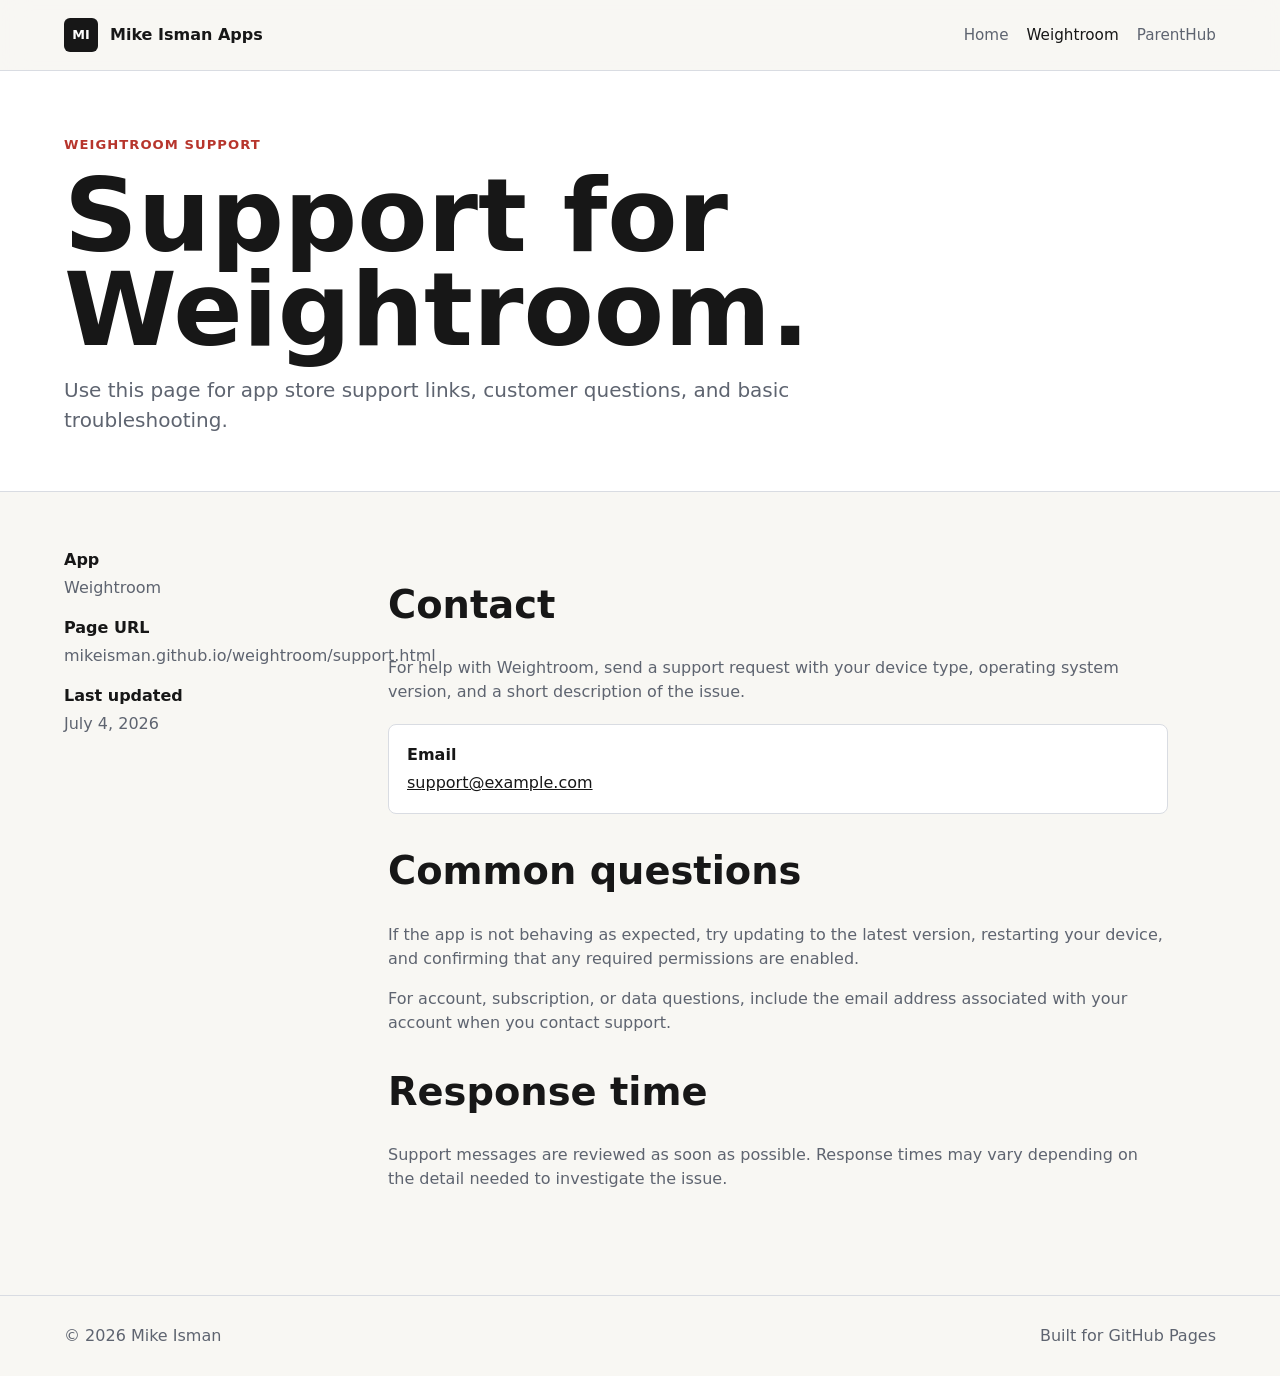
==== weightroom/support.html @ 7691a36d "Initial commit" ====
<!doctype html>
<html lang="en">
  <head>
    <meta charset="utf-8">
    <meta name="viewport" content="width=device-width, initial-scale=1">
    <meta name="description" content="Support page for the Weightroom app.">
    <title>Weightroom Support</title>
    <link rel="stylesheet" href="/assets/site.css">
  </head>
  <body>
    <header class="site-header">
      <a class="brand" href="../index.html" aria-label="Mike Isman apps home">
        <span class="brand-mark">MI</span>
        <span>Mike Isman Apps</span>
      </a>
      <nav class="nav" aria-label="Primary navigation">
        <a href="../index.html">Home</a>
        <a href="support.html" aria-current="page">Weightroom</a>
        <a href="../parenthub/privacy.html">ParentHub</a>
      </nav>
    </header>

    <main>
      <section class="page-hero">
        <p class="eyebrow">Weightroom Support</p>
        <h1>Support for Weightroom.</h1>
        <p class="lead">Use this page for app store support links, customer questions, and basic troubleshooting.</p>
      </section>

      <section class="page-content">
        <aside class="page-aside" aria-label="Support details">
          <dl>
            <div>
              <dt>App</dt>
              <dd>Weightroom</dd>
            </div>
            <div>
              <dt>Page URL</dt>
              <dd>mikeisman.github.io/weightroom/support.html</dd>
            </div>
            <div>
              <dt>Last updated</dt>
              <dd>July 4, 2026</dd>
            </div>
          </dl>
        </aside>

        <article class="prose">
          <h2>Contact</h2>
          <p>
            For help with Weightroom, send a support request with your device type, operating system version, and a short description of the issue.
          </p>
          <div class="contact-list">
            <div class="contact-row">
              <b>Email</b>
              <a href="mailto:support@example.com">support@example.com</a>
            </div>
          </div>

          <h2>Common questions</h2>
          <p>
            If the app is not behaving as expected, try updating to the latest version, restarting your device, and confirming that any required permissions are enabled.
          </p>
          <p>
            For account, subscription, or data questions, include the email address associated with your account when you contact support.
          </p>

          <h2>Response time</h2>
          <p>
            Support messages are reviewed as soon as possible. Response times may vary depending on the detail needed to investigate the issue.
          </p>
        </article>
      </section>
    </main>

    <footer class="site-footer">
      <span>&copy; <span data-current-year></span> Mike Isman</span>
      <span>Built for GitHub Pages</span>
    </footer>
    <script src="/assets/site.js"></script>
  </body>
</html>
---- assets/site.css ----
:root {
  color-scheme: light;
  --ink: #171717;
  --muted: #5e6470;
  --line: #d9dce2;
  --paper: #f8f7f3;
  --surface: #ffffff;
  --accent: #b7352c;
  --accent-2: #1b6b6f;
  --accent-3: #d6a03d;
  --shadow: 0 18px 48px rgba(23, 23, 23, 0.12);
  font-family: Inter, ui-sans-serif, system-ui, -apple-system, BlinkMacSystemFont, "Segoe UI", sans-serif;
}

* {
  box-sizing: border-box;
}

body {
  margin: 0;
  background: var(--paper);
  color: var(--ink);
  line-height: 1.5;
}

img {
  display: block;
  max-width: 100%;
}

a {
  color: inherit;
}

.site-header {
  position: sticky;
  top: 0;
  z-index: 10;
  display: flex;
  align-items: center;
  justify-content: space-between;
  gap: 24px;
  padding: 18px clamp(20px, 5vw, 64px);
  background: rgba(248, 247, 243, 0.9);
  border-bottom: 1px solid var(--line);
  backdrop-filter: blur(14px);
}

.brand {
  display: inline-flex;
  align-items: center;
  gap: 12px;
  font-weight: 800;
  text-decoration: none;
}

.brand-mark {
  display: grid;
  width: 34px;
  height: 34px;
  place-items: center;
  background: var(--ink);
  color: var(--surface);
  font-size: 0.8rem;
  border-radius: 6px;
}

.nav {
  display: flex;
  align-items: center;
  gap: 18px;
  color: var(--muted);
  font-size: 0.95rem;
}

.nav a {
  text-decoration: none;
}

.nav a[aria-current="page"],
.nav a:hover {
  color: var(--ink);
}

.hero {
  display: grid;
  grid-template-columns: minmax(0, 1.05fr) minmax(320px, 0.95fr);
  min-height: min(760px, calc(100vh - 74px));
  gap: clamp(28px, 5vw, 72px);
  align-items: center;
  padding: clamp(48px, 8vw, 96px) clamp(20px, 5vw, 64px) 56px;
}

.eyebrow {
  margin: 0 0 14px;
  color: var(--accent);
  font-size: 0.82rem;
  font-weight: 800;
  letter-spacing: 0.08em;
  text-transform: uppercase;
}

h1,
h2,
h3,
p {
  margin-top: 0;
}

h1 {
  max-width: 12ch;
  margin-bottom: 22px;
  font-size: clamp(3rem, 8vw, 6.75rem);
  line-height: 0.92;
  letter-spacing: 0;
}

h2 {
  font-size: clamp(2rem, 4vw, 3.6rem);
  line-height: 1;
  letter-spacing: 0;
}

h3 {
  margin-bottom: 8px;
  font-size: 1.1rem;
}

.lead {
  max-width: 62ch;
  color: var(--muted);
  font-size: clamp(1.05rem, 2vw, 1.25rem);
}

.actions {
  display: flex;
  flex-wrap: wrap;
  gap: 12px;
  margin-top: 30px;
}

.button {
  display: inline-flex;
  min-height: 44px;
  align-items: center;
  justify-content: center;
  padding: 0 18px;
  border: 1px solid var(--ink);
  background: var(--ink);
  color: var(--surface);
  font-weight: 750;
  text-decoration: none;
  border-radius: 6px;
}

.button.secondary {
  background: transparent;
  color: var(--ink);
}

.visual {
  position: relative;
  min-height: 420px;
  overflow: hidden;
  border: 1px solid var(--line);
  background:
    linear-gradient(135deg, rgba(183, 53, 44, 0.92), rgba(27, 107, 111, 0.9)),
    url("https://images.unsplash.com/photo-1579758629938-03607ccdbaba?auto=format&fit=crop&w=1400&q=80");
  background-position: center;
  background-size: cover;
  box-shadow: var(--shadow);
  border-radius: 8px;
}

.visual-panel {
  position: absolute;
  right: 24px;
  bottom: 24px;
  left: 24px;
  padding: 22px;
  background: rgba(255, 255, 255, 0.88);
  border: 1px solid rgba(255, 255, 255, 0.65);
  border-radius: 8px;
}

.visual-panel p {
  margin-bottom: 0;
  color: var(--muted);
}

.section {
  padding: 72px clamp(20px, 5vw, 64px);
}

.section.alt {
  background: var(--surface);
  border-block: 1px solid var(--line);
}

.section-heading {
  display: flex;
  align-items: end;
  justify-content: space-between;
  gap: 24px;
  margin-bottom: 32px;
}

.section-heading p {
  max-width: 48ch;
  margin-bottom: 0;
  color: var(--muted);
}

.grid {
  display: grid;
  grid-template-columns: repeat(3, minmax(0, 1fr));
  gap: 16px;
}

.card {
  min-height: 190px;
  padding: 24px;
  background: var(--surface);
  border: 1px solid var(--line);
  border-radius: 8px;
}

.card strong {
  color: var(--accent-2);
}

.text-link {
  display: inline-flex;
  margin-top: 10px;
  color: var(--accent);
  font-weight: 750;
  text-decoration-thickness: 2px;
  text-underline-offset: 4px;
}

.page-hero {
  padding: 64px clamp(20px, 5vw, 64px) 36px;
  background: var(--surface);
  border-bottom: 1px solid var(--line);
}

.page-hero h1 {
  max-width: 14ch;
  margin-bottom: 18px;
}

.page-content {
  display: grid;
  grid-template-columns: minmax(0, 260px) minmax(0, 1fr);
  gap: clamp(28px, 5vw, 72px);
  padding: 56px clamp(20px, 5vw, 64px) 88px;
}

.page-aside {
  color: var(--muted);
}

.page-aside dl {
  display: grid;
  gap: 16px;
  margin: 0;
}

.page-aside dt {
  color: var(--ink);
  font-weight: 800;
}

.page-aside dd {
  margin: 4px 0 0;
}

.prose {
  max-width: 780px;
}

.prose h2 {
  margin-top: 38px;
  font-size: clamp(1.5rem, 3vw, 2.4rem);
}

.prose p,
.prose li {
  color: var(--muted);
}

.prose ul {
  padding-left: 1.2rem;
}

.contact-list {
  display: grid;
  gap: 12px;
  margin-top: 20px;
}

.contact-row {
  padding: 18px;
  background: var(--surface);
  border: 1px solid var(--line);
  border-radius: 8px;
}

.contact-row b {
  display: block;
  margin-bottom: 4px;
}

.work-list {
  display: grid;
  gap: 14px;
}

.work-item {
  display: grid;
  grid-template-columns: 140px minmax(0, 1fr) auto;
  gap: 22px;
  align-items: center;
  padding: 20px 0;
  border-bottom: 1px solid var(--line);
}

.work-item span {
  color: var(--muted);
}

.metrics {
  display: grid;
  grid-template-columns: repeat(4, minmax(0, 1fr));
  gap: 1px;
  overflow: hidden;
  background: var(--line);
  border: 1px solid var(--line);
  border-radius: 8px;
}

.metric {
  padding: 24px;
  background: var(--surface);
}

.metric b {
  display: block;
  margin-bottom: 8px;
  color: var(--accent);
  font-size: 2rem;
  line-height: 1;
}

.site-footer {
  display: flex;
  justify-content: space-between;
  gap: 24px;
  padding: 28px clamp(20px, 5vw, 64px);
  color: var(--muted);
  border-top: 1px solid var(--line);
}

@media (max-width: 820px) {
  .site-header,
  .site-footer,
  .section-heading,
  .work-item {
    align-items: flex-start;
    flex-direction: column;
  }

  .hero {
    grid-template-columns: 1fr;
    min-height: auto;
  }

  h1 {
    max-width: 10ch;
  }

  .visual {
    min-height: 340px;
  }

  .grid,
  .page-content,
  .metrics {
    grid-template-columns: 1fr;
  }

  .work-item {
    display: flex;
  }
}
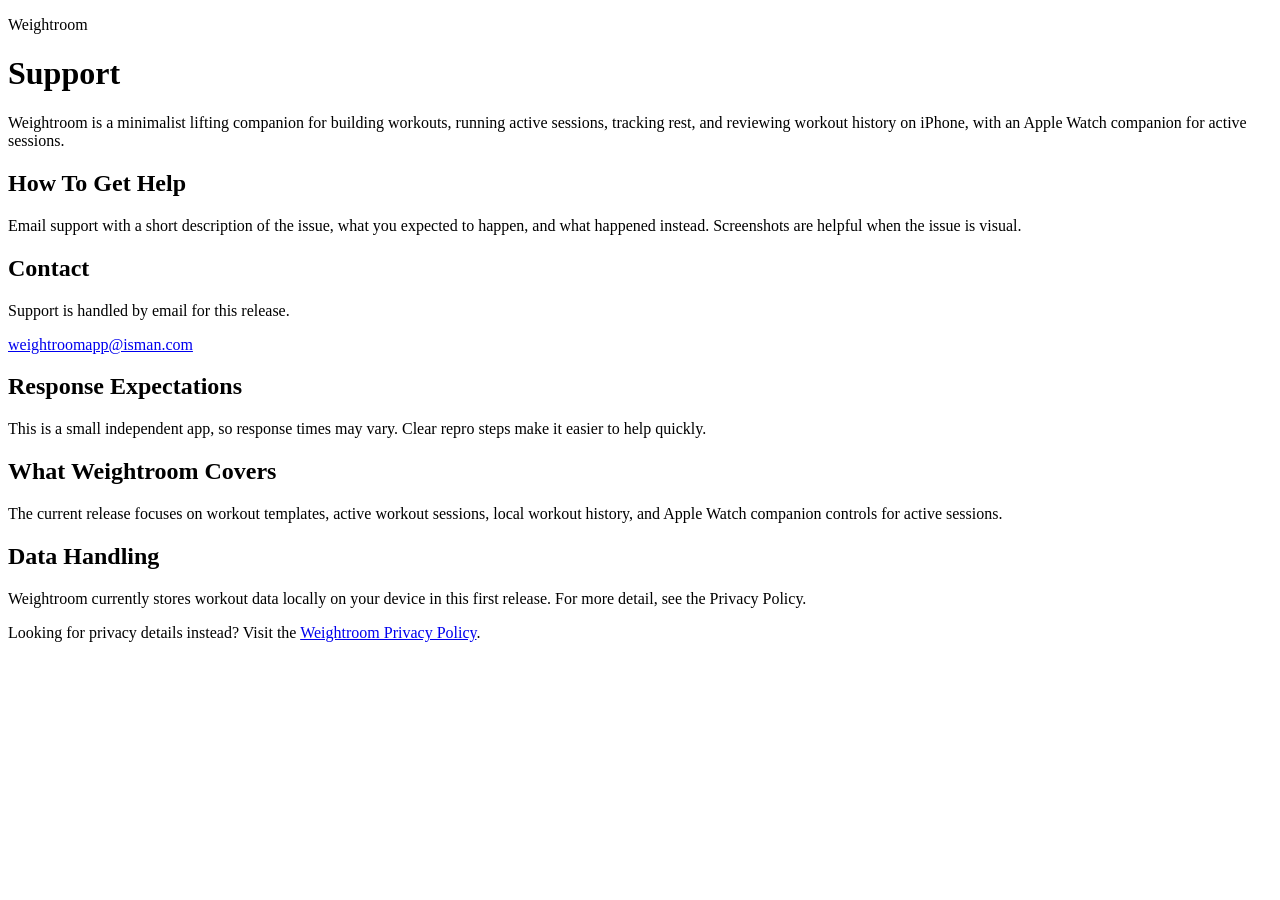
==== commit d3847e2f: "Updated weightroom pages" ====
--- a/weightroom/support.html
+++ b/weightroom/support.html
@@ -1,82 +1,59 @@
-<!doctype html>
+<!DOCTYPE html>
 <html lang="en">
-  <head>
-    <meta charset="utf-8">
-    <meta name="viewport" content="width=device-width, initial-scale=1">
-    <meta name="description" content="Support page for the Weightroom app.">
-    <title>Weightroom Support</title>
-    <link rel="stylesheet" href="/assets/site.css">
-  </head>
-  <body>
-    <header class="site-header">
-      <a class="brand" href="../index.html" aria-label="Mike Isman apps home">
-        <span class="brand-mark">MI</span>
-        <span>Mike Isman Apps</span>
-      </a>
-      <nav class="nav" aria-label="Primary navigation">
-        <a href="../index.html">Home</a>
-        <a href="support.html" aria-current="page">Weightroom</a>
-        <a href="../parenthub/privacy.html">ParentHub</a>
-      </nav>
-    </header>
+<head>
+  <meta charset="utf-8">
+  <meta name="viewport" content="width=device-width, initial-scale=1">
+  <title>Weightroom Support</title>
+  <link rel="stylesheet" href="../styles.css">
+</head>
+<body>
+  <main>
+    <p class="eyebrow">Weightroom</p>
+    <h1>Support</h1>
+    <p class="lead">
+      Weightroom is a minimalist lifting companion for building workouts, running active sessions, tracking rest, and reviewing workout history on iPhone, with an Apple Watch companion for active sessions.
+    </p>
 
-    <main>
-      <section class="page-hero">
-        <p class="eyebrow">Weightroom Support</p>
-        <h1>Support for Weightroom.</h1>
-        <p class="lead">Use this page for app store support links, customer questions, and basic troubleshooting.</p>
+    <div class="grid">
+      <section class="card">
+        <h2>How To Get Help</h2>
+        <p>
+          Email support with a short description of the issue, what you expected to happen, and what happened instead. Screenshots are helpful when the issue is visual.
+        </p>
       </section>
+      <section class="card">
+        <h2>Contact</h2>
+        <p>
+          Support is handled by email for this release.
+        </p>
+        <a class="contact" href="mailto:weightroomapp@isman.com">weightroomapp@isman.com</a>
+      </section>
+      <section class="card">
+        <h2>Response Expectations</h2>
+        <p>
+          This is a small independent app, so response times may vary. Clear repro steps make it easier to help quickly.
+        </p>
+      </section>
+    </div>
 
-      <section class="page-content">
-        <aside class="page-aside" aria-label="Support details">
-          <dl>
-            <div>
-              <dt>App</dt>
-              <dd>Weightroom</dd>
-            </div>
-            <div>
-              <dt>Page URL</dt>
-              <dd>mikeisman.github.io/weightroom/support.html</dd>
-            </div>
-            <div>
-              <dt>Last updated</dt>
-              <dd>July 4, 2026</dd>
-            </div>
-          </dl>
-        </aside>
+    <div class="stack">
+      <section class="section">
+        <h2>What Weightroom Covers</h2>
+        <p>
+          The current release focuses on workout templates, active workout sessions, local workout history, and Apple Watch companion controls for active sessions.
+        </p>
+      </section>
+      <section class="section">
+        <h2>Data Handling</h2>
+        <p>
+          Weightroom currently stores workout data locally on your device in this first release. For more detail, see the Privacy Policy.
+        </p>
+      </section>
+    </div>
 
-        <article class="prose">
-          <h2>Contact</h2>
-          <p>
-            For help with Weightroom, send a support request with your device type, operating system version, and a short description of the issue.
-          </p>
-          <div class="contact-list">
-            <div class="contact-row">
-              <b>Email</b>
-              <a href="mailto:support@example.com">support@example.com</a>
-            </div>
-          </div>
-
-          <h2>Common questions</h2>
-          <p>
-            If the app is not behaving as expected, try updating to the latest version, restarting your device, and confirming that any required permissions are enabled.
-          </p>
-          <p>
-            For account, subscription, or data questions, include the email address associated with your account when you contact support.
-          </p>
-
-          <h2>Response time</h2>
-          <p>
-            Support messages are reviewed as soon as possible. Response times may vary depending on the detail needed to investigate the issue.
-          </p>
-        </article>
-      </section>
-    </main>
-
-    <footer class="site-footer">
-      <span>&copy; <span data-current-year></span> Mike Isman</span>
-      <span>Built for GitHub Pages</span>
-    </footer>
-    <script src="/assets/site.js"></script>
-  </body>
+    <p class="footnote">
+      Looking for privacy details instead? Visit the <a href="../privacy/">Weightroom Privacy Policy</a>.
+    </p>
+  </main>
+</body>
 </html>
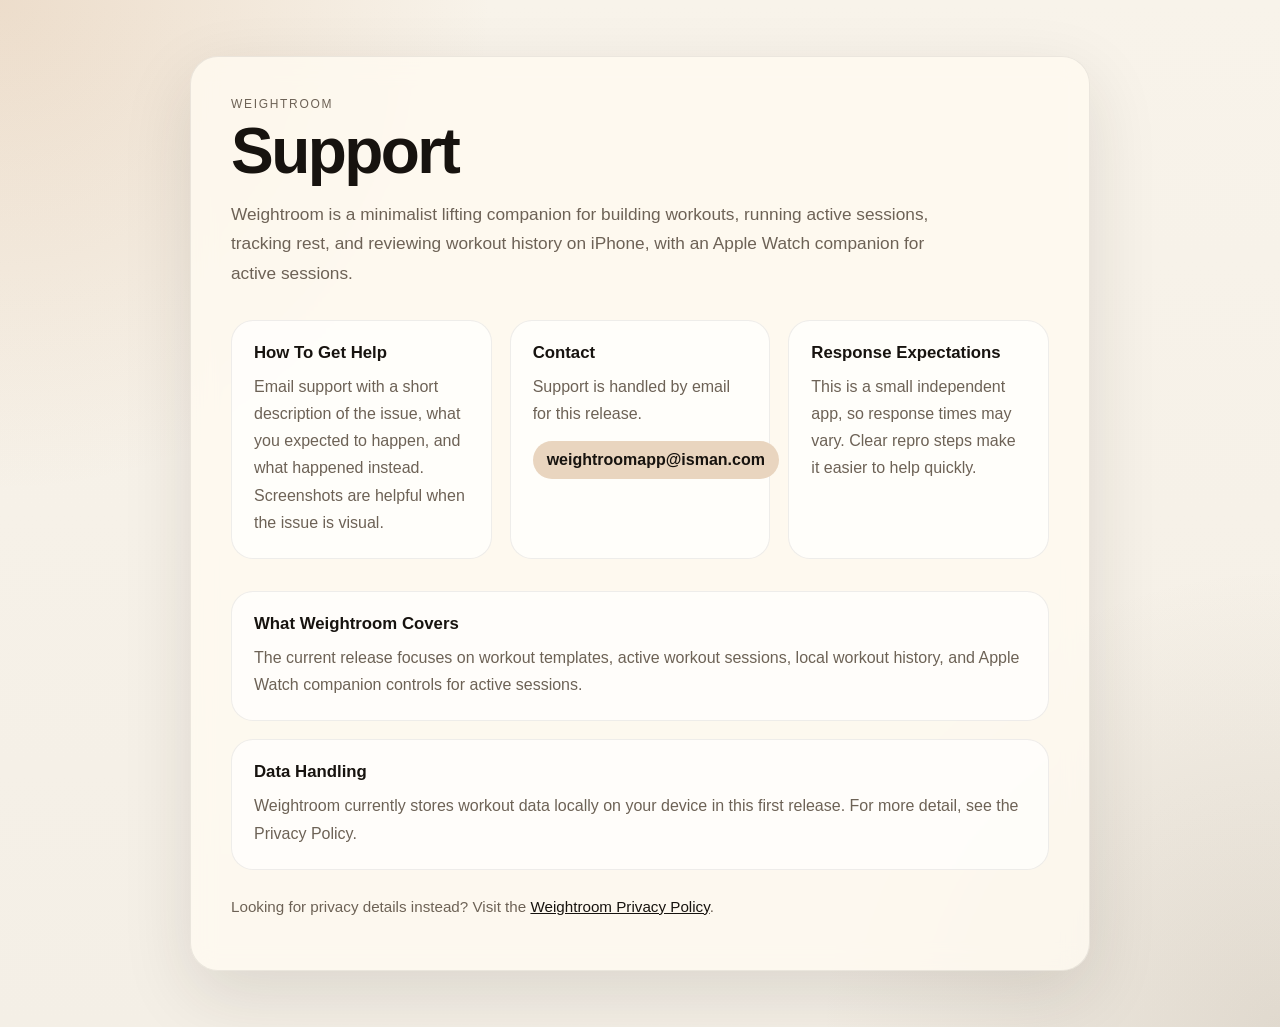
==== commit fd753f22: "Styles and updated link to privacy page" ====
--- a/weightroom/support.html
+++ b/weightroom/support.html
@@ -52,7 +52,7 @@
     </div>
 
     <p class="footnote">
-      Looking for privacy details instead? Visit the <a href="../privacy/">Weightroom Privacy Policy</a>.
+      Looking for privacy details instead? Visit the <a href="privacy.html">Weightroom Privacy Policy</a>.
     </p>
   </main>
 </body>
--- a/styles.css
+++ b/styles.css
@@ -0,0 +1,129 @@
+:root {
+  --bg: #f4efe6;
+  --panel: rgba(255, 250, 241, 0.82);
+  --ink: #17130f;
+  --muted: #6d6256;
+  --line: rgba(23, 19, 15, 0.08);
+  --accent: #b9793f;
+  --accent-soft: #e9d5bf;
+  --shadow: 0 24px 70px rgba(44, 34, 23, 0.12);
+  --radius: 28px;
+  --max: 900px;
+}
+
+* {
+  box-sizing: border-box;
+}
+
+body {
+  margin: 0;
+  min-height: 100vh;
+  font-family: "SF Pro Display", "Helvetica Neue", Helvetica, Arial, sans-serif;
+  color: var(--ink);
+  background:
+    radial-gradient(circle at top left, rgba(185, 121, 63, 0.18), transparent 30%),
+    radial-gradient(circle at bottom right, rgba(104, 84, 61, 0.14), transparent 28%),
+    linear-gradient(180deg, #f8f3ea 0%, var(--bg) 100%);
+}
+
+main {
+  width: min(calc(100% - 40px), var(--max));
+  margin: 56px auto;
+  padding: 40px;
+  background: var(--panel);
+  backdrop-filter: blur(12px);
+  border: 1px solid var(--line);
+  border-radius: var(--radius);
+  box-shadow: var(--shadow);
+}
+
+.eyebrow {
+  margin: 0 0 10px;
+  font-size: 12px;
+  letter-spacing: 0.14em;
+  text-transform: uppercase;
+  color: var(--muted);
+}
+
+h1 {
+  margin: 0;
+  font-size: clamp(2.2rem, 5vw, 4rem);
+  line-height: 0.95;
+  letter-spacing: -0.04em;
+}
+
+.lead {
+  max-width: 44rem;
+  margin: 18px 0 0;
+  font-size: 1.08rem;
+  line-height: 1.7;
+  color: var(--muted);
+}
+
+.grid {
+  display: grid;
+  grid-template-columns: repeat(auto-fit, minmax(220px, 1fr));
+  gap: 18px;
+  margin-top: 32px;
+}
+
+.card,
+.section {
+  padding: 22px;
+  border-radius: 22px;
+  background: rgba(255, 255, 255, 0.66);
+  border: 1px solid rgba(23, 19, 15, 0.07);
+}
+
+.card h2,
+.section h2 {
+  margin: 0 0 10px;
+  font-size: 1.05rem;
+}
+
+.card p,
+.section p,
+.section li {
+  margin: 0;
+  color: var(--muted);
+  line-height: 1.7;
+}
+
+.stack {
+  display: grid;
+  gap: 18px;
+  margin-top: 32px;
+}
+
+ul {
+  margin: 12px 0 0;
+  padding-left: 20px;
+}
+
+a {
+  color: var(--ink);
+}
+
+.contact {
+  display: inline-flex;
+  margin-top: 14px;
+  padding: 10px 14px;
+  border-radius: 999px;
+  background: var(--accent-soft);
+  color: var(--ink);
+  text-decoration: none;
+  font-weight: 600;
+}
+
+.footnote {
+  margin-top: 28px;
+  font-size: 0.95rem;
+  color: var(--muted);
+}
+
+@media (max-width: 700px) {
+  main {
+    margin: 24px auto;
+    padding: 24px;
+  }
+}
